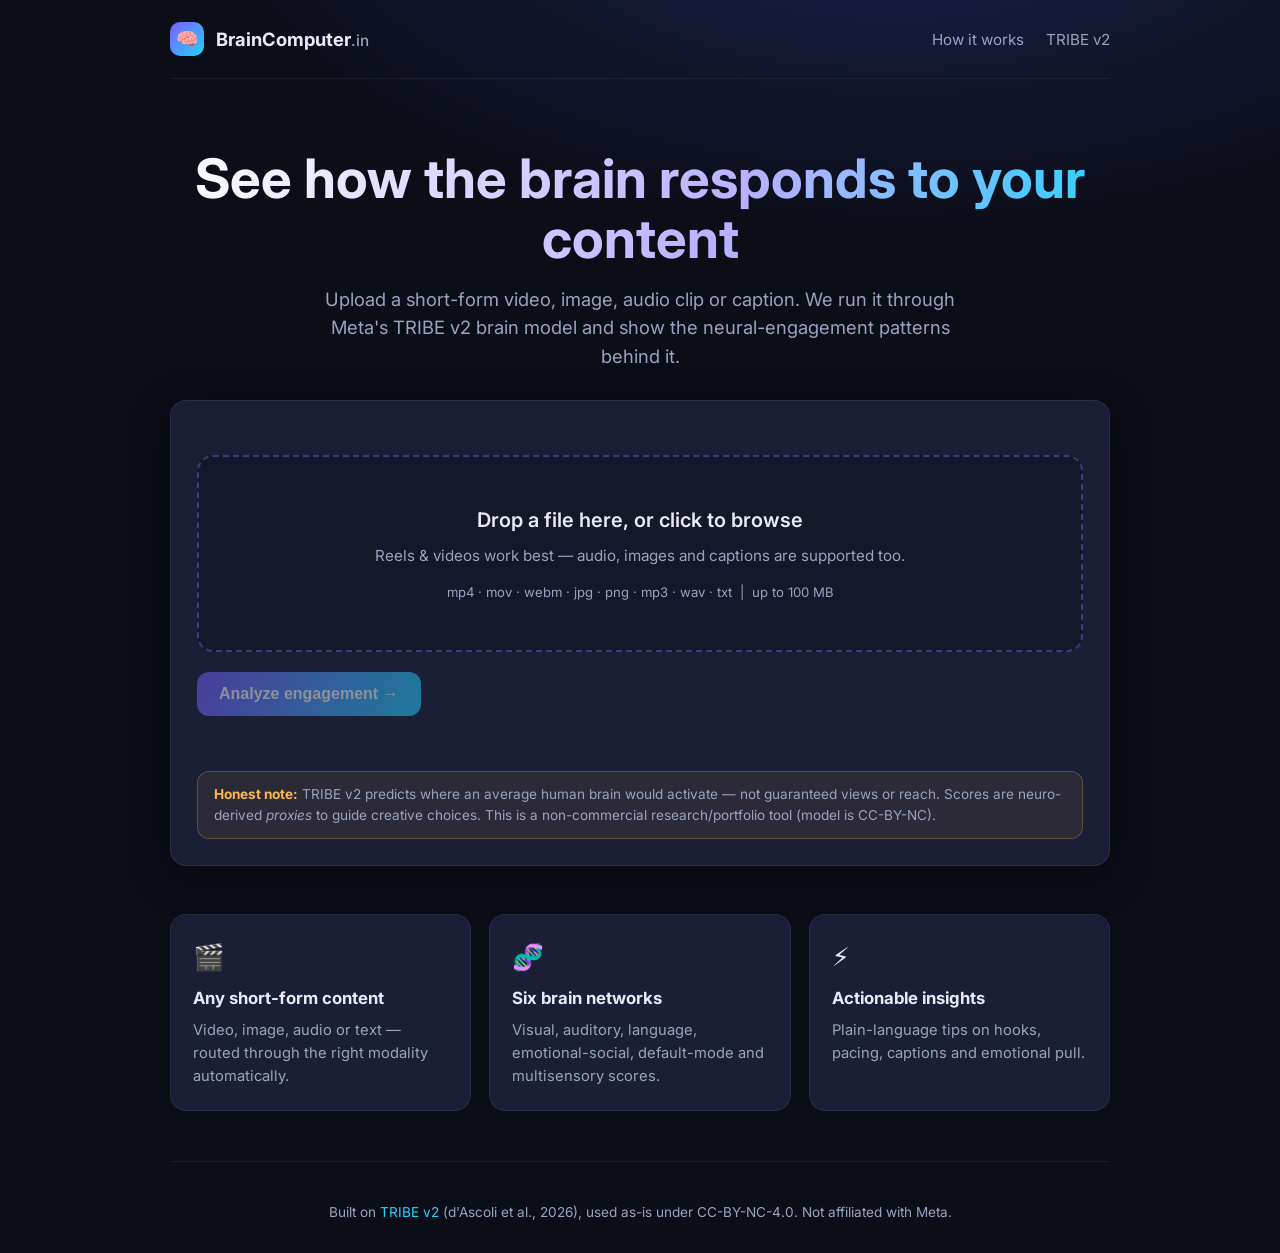
==== frontend/index.html @ 6dfe7475 "first commit" ====
<!doctype html>
<html lang="en">
<head>
  <meta charset="utf-8" />
  <meta name="viewport" content="width=device-width, initial-scale=1" />
  <title>BrainComputer — Neural engagement analysis for creators</title>
  <meta name="description" content="Upload a reel, image, audio or text and see how the human brain is predicted to respond — powered by Meta's TRIBE v2." />
  <!-- Set this at deploy to your API origin, e.g. https://api.braincomputer.in -->
  <!-- <meta name="bc-api-base" content="https://api.braincomputer.in" /> -->
  <link rel="preconnect" href="https://fonts.googleapis.com" />
  <link href="https://fonts.googleapis.com/css2?family=Inter:wght@400;500;600;700;800&display=swap" rel="stylesheet" />
  <link rel="stylesheet" href="css/styles.css" />
</head>
<body>
  <div class="container">
    <header class="site-header">
      <div class="brand">
        <span class="logo">🧠</span>
        <span>BrainComputer<small>.in</small></span>
      </div>
      <nav class="nav">
        <a href="#how">How it works</a>
        <a href="https://github.com/facebookresearch/tribev2" target="_blank" rel="noopener">TRIBE v2</a>
      </nav>
    </header>

    <section class="hero">
      <h1>See how the brain responds to your content</h1>
      <p>Upload a short-form video, image, audio clip or caption. We run it through Meta's
        TRIBE&nbsp;v2 brain model and show the neural-engagement patterns behind it.</p>
    </section>

    <section class="card">
      <div id="dropzone" class="dropzone" tabindex="0" role="button" aria-label="Upload a file">
        <div class="big">Drop a file here, or click to browse</div>
        <div class="hint">Reels & videos work best — audio, images and captions are supported too.</div>
        <div class="formats">mp4 · mov · webm · jpg · png · mp3 · wav · txt &nbsp;|&nbsp; up to 100&nbsp;MB</div>
        <input id="file" type="file"
          accept="video/*,image/*,audio/*,.txt,.md" />
      </div>

      <div id="filechip" class="filechip">
        <span class="i-ico">📎</span>
        <span class="name" id="fileName"></span>
        <span class="meta" id="fileMeta"></span>
      </div>

      <div class="row">
        <button id="analyzeBtn" class="btn" disabled>Analyze engagement →</button>
        <button id="clearBtn" class="btn secondary hidden">Clear</button>
      </div>
      <div id="error" class="error"></div>

      <div class="disclaimer">
        <strong>Honest note:</strong> TRIBE&nbsp;v2 predicts where an average human brain would
        activate — not guaranteed views or reach. Scores are neuro-derived <em>proxies</em> to guide
        creative choices. This is a non-commercial research/portfolio tool (model is CC-BY-NC).
      </div>
    </section>

    <section id="how" class="features">
      <div class="feature"><div class="ico">🎬</div><h3>Any short-form content</h3>
        <p>Video, image, audio or text — routed through the right modality automatically.</p></div>
      <div class="feature"><div class="ico">🧬</div><h3>Six brain networks</h3>
        <p>Visual, auditory, language, emotional-social, default-mode and multisensory scores.</p></div>
      <div class="feature"><div class="ico">⚡</div><h3>Actionable insights</h3>
        <p>Plain-language tips on hooks, pacing, captions and emotional pull.</p></div>
    </section>

    <footer>
      Built on <a href="https://github.com/facebookresearch/tribev2" target="_blank" rel="noopener">TRIBE&nbsp;v2</a>
      (d'Ascoli et&nbsp;al., 2026), used as-is under CC-BY-NC-4.0. Not affiliated with Meta.
    </footer>
  </div>

  <script src="js/config.js"></script>
  <script src="js/api.js"></script>
  <script src="js/app.js"></script>
</body>
</html>
---- frontend/css/styles.css ----
:root {
  --bg: #0b0d17;
  --bg-soft: #141829;
  --panel: #1a1f36;
  --panel-2: #222843;
  --text: #e8ebf5;
  --muted: #9aa3c0;
  --accent: #7c5cff;
  --accent-2: #21d4fd;
  --good: #2ecc71;
  --warn: #ffb648;
  --bad: #ff5e7e;
  --radius: 16px;
  --shadow: 0 10px 40px rgba(0, 0, 0, 0.35);
  font-synthesis: none;
}

* { box-sizing: border-box; }

body {
  margin: 0;
  font-family: "Inter", system-ui, -apple-system, Segoe UI, Roboto, sans-serif;
  background: radial-gradient(1200px 600px at 70% -10%, #1c2350 0%, transparent 60%),
    var(--bg);
  background-color: var(--bg);
  color: var(--text);
  line-height: 1.55;
}

a { color: var(--accent-2); text-decoration: none; }
a:hover { text-decoration: underline; }

.container { max-width: 980px; margin: 0 auto; padding: 0 20px; }

/* ---- header ---- */
.site-header {
  display: flex; align-items: center; justify-content: space-between;
  padding: 22px 0; border-bottom: 1px solid rgba(255,255,255,0.06);
}
.brand { display: flex; align-items: center; gap: 12px; font-weight: 700; font-size: 1.15rem; }
.brand .logo {
  width: 34px; height: 34px; border-radius: 10px;
  background: linear-gradient(135deg, var(--accent), var(--accent-2));
  display: grid; place-items: center; font-size: 18px;
}
.brand small { color: var(--muted); font-weight: 500; }
.nav a { color: var(--muted); margin-left: 18px; font-size: 0.95rem; }

/* ---- hero ---- */
.hero { text-align: center; padding: 70px 0 30px; }
.hero h1 {
  font-size: clamp(2.1rem, 5vw, 3.4rem); line-height: 1.1; margin: 0 0 16px;
  background: linear-gradient(120deg, #fff, #b9b0ff 60%, var(--accent-2));
  -webkit-background-clip: text; background-clip: text; color: transparent;
}
.hero p { color: var(--muted); font-size: 1.15rem; max-width: 640px; margin: 0 auto; }

/* ---- upload card ---- */
.card {
  background: var(--panel); border: 1px solid rgba(255,255,255,0.07);
  border-radius: var(--radius); box-shadow: var(--shadow); padding: 26px;
}
.dropzone {
  margin-top: 28px; border: 2px dashed rgba(124,92,255,0.45);
  border-radius: var(--radius); padding: 48px 24px; text-align: center;
  cursor: pointer; transition: border-color .2s, background .2s;
  background: var(--bg-soft);
}
.dropzone.drag { border-color: var(--accent-2); background: #16203a; }
.dropzone .big { font-size: 1.25rem; font-weight: 600; }
.dropzone .hint { color: var(--muted); margin-top: 8px; font-size: 0.95rem; }
.dropzone .formats { color: var(--muted); margin-top: 14px; font-size: 0.82rem; }
input[type="file"] { display: none; }

.btn {
  display: inline-flex; align-items: center; gap: 8px; cursor: pointer;
  border: none; border-radius: 12px; padding: 13px 22px; font-size: 1rem; font-weight: 600;
  color: #fff; background: linear-gradient(120deg, var(--accent), var(--accent-2));
  transition: transform .08s ease, opacity .2s;
}
.btn:hover { transform: translateY(-1px); }
.btn:disabled { opacity: .5; cursor: not-allowed; transform: none; }
.btn.secondary { background: var(--panel-2); }

.filechip {
  margin-top: 18px; display: none; align-items: center; gap: 12px;
  background: var(--panel-2); padding: 12px 16px; border-radius: 12px;
}
.filechip.show { display: flex; }
.filechip .name { font-weight: 600; }
.filechip .meta { color: var(--muted); font-size: .85rem; }

.row { display: flex; gap: 12px; align-items: center; margin-top: 20px; flex-wrap: wrap; }
.error { color: var(--bad); margin-top: 14px; min-height: 1.2em; }

/* ---- disclaimer ---- */
.disclaimer {
  margin-top: 22px; font-size: 0.85rem; color: var(--muted);
  background: rgba(255,182,72,0.08); border: 1px solid rgba(255,182,72,0.25);
  border-radius: 12px; padding: 12px 16px;
}
.disclaimer strong { color: var(--warn); }

/* ---- features ---- */
.features { display: grid; grid-template-columns: repeat(auto-fit, minmax(220px, 1fr)); gap: 18px; margin: 48px 0; }
.feature { background: var(--panel); border: 1px solid rgba(255,255,255,0.06); border-radius: var(--radius); padding: 22px; }
.feature h3 { margin: 8px 0; font-size: 1.05rem; }
.feature p { color: var(--muted); font-size: 0.92rem; margin: 0; }
.feature .ico { font-size: 1.6rem; }

/* ---- loading ---- */
.loading { text-align: center; padding: 80px 0; }
.spinner {
  width: 54px; height: 54px; margin: 0 auto 22px; border-radius: 50%;
  border: 4px solid rgba(124,92,255,0.2); border-top-color: var(--accent);
  animation: spin 0.9s linear infinite;
}
@keyframes spin { to { transform: rotate(360deg); } }
.loading .status { color: var(--muted); }

/* ---- results ---- */
.results-head { display: flex; align-items: center; justify-content: space-between; gap: 20px; margin: 30px 0; flex-wrap: wrap; }
.index-badge {
  display: flex; align-items: center; gap: 18px;
  background: var(--panel); border: 1px solid rgba(255,255,255,0.07);
  border-radius: var(--radius); padding: 20px 26px; box-shadow: var(--shadow);
}
.index-ring { position: relative; width: 110px; height: 110px; }
.index-ring .val { position: absolute; inset: 0; display: grid; place-items: center; font-size: 1.8rem; font-weight: 800; }
.index-ring .lbl { display:block; font-size: .62rem; color: var(--muted); font-weight: 600; letter-spacing: .04em; }

.grid-2 { display: grid; grid-template-columns: 1fr 1fr; gap: 20px; }
@media (max-width: 760px) { .grid-2 { grid-template-columns: 1fr; } }

.panel-title { font-size: 1.05rem; font-weight: 700; margin: 0 0 14px; }
.chart-card { background: var(--panel); border: 1px solid rgba(255,255,255,0.07); border-radius: var(--radius); padding: 22px; box-shadow: var(--shadow); }

.insights { margin-top: 22px; display: grid; gap: 12px; }
.insight {
  display: flex; gap: 14px; padding: 16px 18px; border-radius: 14px;
  background: var(--panel); border-left: 4px solid var(--muted);
}
.insight.positive { border-left-color: var(--good); }
.insight.tip { border-left-color: var(--accent-2); }
.insight.warning { border-left-color: var(--warn); }
.insight .i-ico { font-size: 1.3rem; }
.insight h4 { margin: 0 0 4px; font-size: 1rem; }
.insight p { margin: 0; color: var(--muted); font-size: 0.92rem; }

.exp-pill {
  display: inline-block; font-size: .72rem; font-weight: 700; letter-spacing: .04em;
  color: var(--warn); background: rgba(255,182,72,0.12); border: 1px solid rgba(255,182,72,0.3);
  border-radius: 999px; padding: 3px 10px; margin-left: 10px; vertical-align: middle;
}

footer { color: var(--muted); font-size: 0.85rem; text-align: center; padding: 40px 0 30px; border-top: 1px solid rgba(255,255,255,0.06); margin-top: 50px; }
.hidden { display: none !important; }
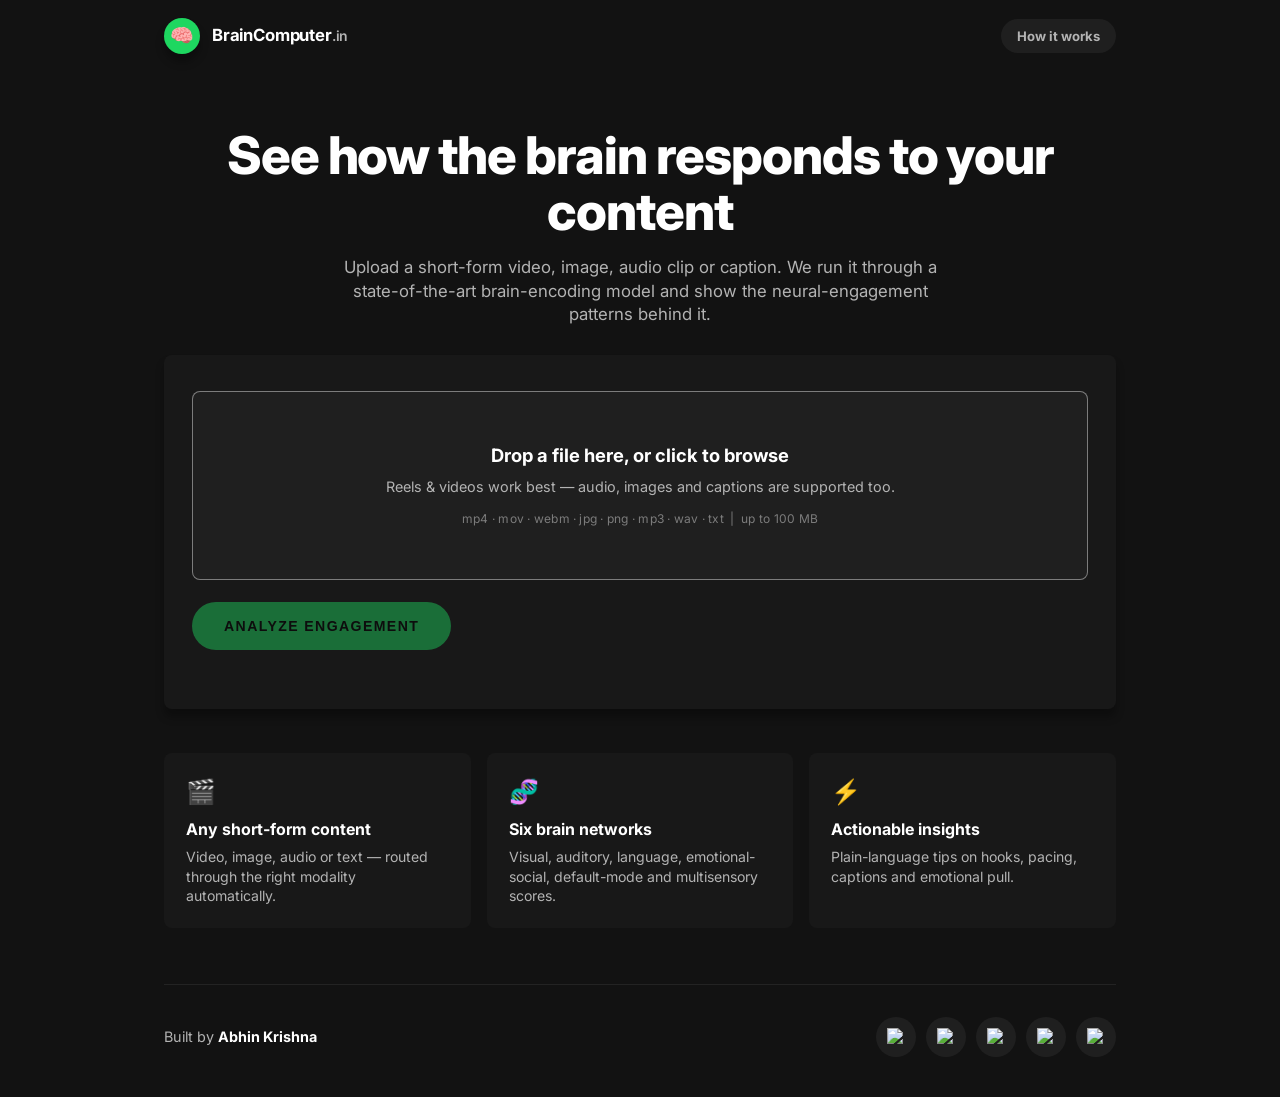
==== commit b0be01db: "frontend redesign" ====
--- a/frontend/index.html
+++ b/frontend/index.html
@@ -4,7 +4,7 @@
   <meta charset="utf-8" />
   <meta name="viewport" content="width=device-width, initial-scale=1" />
   <title>BrainComputer — Neural engagement analysis for creators</title>
-  <meta name="description" content="Upload a reel, image, audio or text and see how the human brain is predicted to respond — powered by Meta's TRIBE v2." />
+  <meta name="description" content="Upload a reel, image, audio clip or caption and see how the human brain is predicted to respond — turn neural engagement into better content." />
   <!-- Set this at deploy to your API origin, e.g. https://api.braincomputer.in -->
   <!-- <meta name="bc-api-base" content="https://api.braincomputer.in" /> -->
   <link rel="preconnect" href="https://fonts.googleapis.com" />
@@ -20,23 +20,21 @@
       </div>
       <nav class="nav">
         <a href="#how">How it works</a>
-        <a href="https://github.com/facebookresearch/tribev2" target="_blank" rel="noopener">TRIBE v2</a>
       </nav>
     </header>
 
     <section class="hero">
       <h1>See how the brain responds to your content</h1>
-      <p>Upload a short-form video, image, audio clip or caption. We run it through Meta's
-        TRIBE&nbsp;v2 brain model and show the neural-engagement patterns behind it.</p>
+      <p>Upload a short-form video, image, audio clip or caption. We run it through a
+        state-of-the-art brain-encoding model and show the neural-engagement patterns behind it.</p>
     </section>
 
     <section class="card">
       <div id="dropzone" class="dropzone" tabindex="0" role="button" aria-label="Upload a file">
         <div class="big">Drop a file here, or click to browse</div>
-        <div class="hint">Reels & videos work best — audio, images and captions are supported too.</div>
+        <div class="hint">Reels &amp; videos work best — audio, images and captions are supported too.</div>
         <div class="formats">mp4 · mov · webm · jpg · png · mp3 · wav · txt &nbsp;|&nbsp; up to 100&nbsp;MB</div>
-        <input id="file" type="file"
-          accept="video/*,image/*,audio/*,.txt,.md" />
+        <input id="file" type="file" accept="video/*,image/*,audio/*,.txt,.md" />
       </div>
 
       <div id="filechip" class="filechip">
@@ -46,16 +44,10 @@
       </div>
 
       <div class="row">
-        <button id="analyzeBtn" class="btn" disabled>Analyze engagement →</button>
+        <button id="analyzeBtn" class="btn" disabled>Analyze engagement</button>
         <button id="clearBtn" class="btn secondary hidden">Clear</button>
       </div>
       <div id="error" class="error"></div>
-
-      <div class="disclaimer">
-        <strong>Honest note:</strong> TRIBE&nbsp;v2 predicts where an average human brain would
-        activate — not guaranteed views or reach. Scores are neuro-derived <em>proxies</em> to guide
-        creative choices. This is a non-commercial research/portfolio tool (model is CC-BY-NC).
-      </div>
     </section>
 
     <section id="how" class="features">
@@ -67,9 +59,15 @@
         <p>Plain-language tips on hooks, pacing, captions and emotional pull.</p></div>
     </section>
 
-    <footer>
-      Built on <a href="https://github.com/facebookresearch/tribev2" target="_blank" rel="noopener">TRIBE&nbsp;v2</a>
-      (d'Ascoli et&nbsp;al., 2026), used as-is under CC-BY-NC-4.0. Not affiliated with Meta.
+    <footer class="site-footer">
+      <div class="by">Built by <a href="https://abhinkrishna.com" target="_blank" rel="noopener">Abhin Krishna</a></div>
+      <div class="socials">
+        <a href="https://github.com/dearabhin" target="_blank" rel="noopener" aria-label="GitHub"><img src="https://cdn.simpleicons.org/github/b3b3b3" alt="GitHub" loading="lazy" /></a>
+        <a href="https://linkedin.com/in/abhin-krishna" target="_blank" rel="noopener" aria-label="LinkedIn"><img src="https://cdn.simpleicons.org/linkedin/b3b3b3" alt="LinkedIn" loading="lazy" /></a>
+        <a href="https://instagram.com/dearabhin" target="_blank" rel="noopener" aria-label="Instagram"><img src="https://cdn.simpleicons.org/instagram/b3b3b3" alt="Instagram" loading="lazy" /></a>
+        <a href="https://youtube.com/@dearabhin" target="_blank" rel="noopener" aria-label="YouTube"><img src="https://cdn.simpleicons.org/youtube/b3b3b3" alt="YouTube" loading="lazy" /></a>
+        <a href="https://blog.abhinkrishna.com" target="_blank" rel="noopener" aria-label="Blog"><img src="https://cdn.simpleicons.org/rss/b3b3b3" alt="Blog" loading="lazy" /></a>
+      </div>
     </footer>
   </div>
 
--- a/frontend/css/styles.css
+++ b/frontend/css/styles.css
@@ -1,157 +1,224 @@
+/* BrainComputer — Spotify-inspired dark theme.
+   Near-black surfaces, single functional green accent, pill buttons, heavy shadows,
+   compact type. Fully responsive (mobile-first friendly). See design.md. */
+
 :root {
-  --bg: #0b0d17;
-  --bg-soft: #141829;
-  --panel: #1a1f36;
-  --panel-2: #222843;
-  --text: #e8ebf5;
-  --muted: #9aa3c0;
-  --accent: #7c5cff;
-  --accent-2: #21d4fd;
-  --good: #2ecc71;
-  --warn: #ffb648;
-  --bad: #ff5e7e;
-  --radius: 16px;
-  --shadow: 0 10px 40px rgba(0, 0, 0, 0.35);
-  font-synthesis: none;
+  /* Surfaces (depth through shade) */
+  --bg: #121212;
+  --surface: #181818;
+  --surface-2: #1f1f1f;
+  --card: #181818;
+  --card-hover: #282828;
+
+  /* Brand + semantic */
+  --green: #1ed760;
+  --green-press: #1db954;
+  --red: #f3727f;
+  --orange: #ffa42b;
+  --blue: #539df5;
+
+  /* Text */
+  --text: #ffffff;
+  --muted: #b3b3b3;
+  --near-white: #cbcbcb;
+
+  /* Lines */
+  --border: #4d4d4d;
+  --light-border: #7c7c7c;
+
+  /* Shadows */
+  --shadow-card: rgba(0, 0, 0, 0.3) 0 8px 8px;
+  --shadow-heavy: rgba(0, 0, 0, 0.5) 0 8px 24px;
+
+  /* Radii */
+  --r-card: 8px;
+  --r-input: 8px;
+  --pill: 9999px;
 }
 
 * { box-sizing: border-box; }
+
+html { -webkit-text-size-adjust: 100%; }
 
 body {
   margin: 0;
-  font-family: "Inter", system-ui, -apple-system, Segoe UI, Roboto, sans-serif;
-  background: radial-gradient(1200px 600px at 70% -10%, #1c2350 0%, transparent 60%),
-    var(--bg);
-  background-color: var(--bg);
+  background: var(--bg);
   color: var(--text);
-  line-height: 1.55;
-}
-
-a { color: var(--accent-2); text-decoration: none; }
-a:hover { text-decoration: underline; }
-
-.container { max-width: 980px; margin: 0 auto; padding: 0 20px; }
-
-/* ---- header ---- */
+  font-family: "Inter", "Helvetica Neue", Helvetica, Arial, sans-serif;
+  font-size: 16px;
+  line-height: 1.4;
+  -webkit-font-smoothing: antialiased;
+}
+
+a { color: var(--near-white); text-decoration: none; }
+a:hover { color: var(--text); }
+
+.container { max-width: 1000px; margin: 0 auto; padding: 0 24px; }
+.hidden { display: none !important; }
+
+/* ---------- header ---------- */
 .site-header {
   display: flex; align-items: center; justify-content: space-between;
-  padding: 22px 0; border-bottom: 1px solid rgba(255,255,255,0.06);
-}
-.brand { display: flex; align-items: center; gap: 12px; font-weight: 700; font-size: 1.15rem; }
+  gap: 16px; padding: 18px 0;
+}
+.brand { display: flex; align-items: center; gap: 12px; font-weight: 700; font-size: 1.05rem; letter-spacing: -0.01em; }
 .brand .logo {
-  width: 34px; height: 34px; border-radius: 10px;
-  background: linear-gradient(135deg, var(--accent), var(--accent-2));
-  display: grid; place-items: center; font-size: 18px;
-}
-.brand small { color: var(--muted); font-weight: 500; }
-.nav a { color: var(--muted); margin-left: 18px; font-size: 0.95rem; }
-
-/* ---- hero ---- */
-.hero { text-align: center; padding: 70px 0 30px; }
+  width: 36px; height: 36px; border-radius: 50%;
+  background: var(--green); color: #000;
+  display: grid; place-items: center; font-size: 19px;
+  box-shadow: var(--shadow-card);
+}
+.brand small { color: var(--muted); font-weight: 600; }
+.nav { display: flex; align-items: center; gap: 6px; }
+.nav a {
+  color: var(--muted); font-size: 0.82rem; font-weight: 700;
+  padding: 8px 16px; border-radius: var(--pill); background: var(--surface-2);
+  white-space: nowrap;
+}
+.nav a:hover { color: var(--text); background: var(--card-hover); }
+
+/* ---------- hero ---------- */
+.hero { text-align: center; padding: 56px 0 28px; }
 .hero h1 {
-  font-size: clamp(2.1rem, 5vw, 3.4rem); line-height: 1.1; margin: 0 0 16px;
-  background: linear-gradient(120deg, #fff, #b9b0ff 60%, var(--accent-2));
-  -webkit-background-clip: text; background-clip: text; color: transparent;
-}
-.hero p { color: var(--muted); font-size: 1.15rem; max-width: 640px; margin: 0 auto; }
-
-/* ---- upload card ---- */
+  font-size: clamp(2rem, 6.5vw, 3.25rem); line-height: 1.08; margin: 0 0 16px;
+  font-weight: 800; letter-spacing: -0.02em;
+}
+.hero p { color: var(--muted); font-size: 1.05rem; max-width: 600px; margin: 0 auto; }
+
+/* ---------- cards ---------- */
 .card {
-  background: var(--panel); border: 1px solid rgba(255,255,255,0.07);
-  border-radius: var(--radius); box-shadow: var(--shadow); padding: 26px;
-}
+  background: var(--surface); border-radius: var(--r-card);
+  box-shadow: var(--shadow-card); padding: 28px;
+}
+
+/* ---------- dropzone ---------- */
 .dropzone {
-  margin-top: 28px; border: 2px dashed rgba(124,92,255,0.45);
-  border-radius: var(--radius); padding: 48px 24px; text-align: center;
-  cursor: pointer; transition: border-color .2s, background .2s;
-  background: var(--bg-soft);
-}
-.dropzone.drag { border-color: var(--accent-2); background: #16203a; }
-.dropzone .big { font-size: 1.25rem; font-weight: 600; }
-.dropzone .hint { color: var(--muted); margin-top: 8px; font-size: 0.95rem; }
-.dropzone .formats { color: var(--muted); margin-top: 14px; font-size: 0.82rem; }
+  margin-top: 8px; background: var(--surface-2);
+  border-radius: var(--r-input); padding: 52px 24px; text-align: center;
+  cursor: pointer; transition: background .15s ease, box-shadow .15s ease;
+  box-shadow: rgb(124, 124, 124) 0 0 0 1px inset;
+}
+.dropzone:hover, .dropzone:focus-visible { background: #232323; outline: none; box-shadow: var(--green) 0 0 0 1px inset; }
+.dropzone.drag { background: #232323; box-shadow: var(--green) 0 0 0 2px inset; }
+.dropzone .big { font-size: 1.15rem; font-weight: 700; }
+.dropzone .hint { color: var(--muted); margin-top: 8px; font-size: 0.9rem; }
+.dropzone .formats { color: var(--light-border); margin-top: 14px; font-size: 0.75rem; letter-spacing: 0.02em; }
 input[type="file"] { display: none; }
 
+.filechip {
+  margin-top: 16px; display: none; align-items: center; gap: 12px;
+  background: var(--surface-2); padding: 12px 16px; border-radius: var(--r-input);
+}
+.filechip.show { display: flex; }
+.filechip .name { font-weight: 700; word-break: break-all; }
+.filechip .meta { color: var(--muted); font-size: 0.8rem; margin-left: auto; white-space: nowrap; }
+
+/* ---------- buttons (pills) ---------- */
+.row { display: flex; gap: 12px; align-items: center; margin-top: 22px; flex-wrap: wrap; }
 .btn {
-  display: inline-flex; align-items: center; gap: 8px; cursor: pointer;
-  border: none; border-radius: 12px; padding: 13px 22px; font-size: 1rem; font-weight: 600;
-  color: #fff; background: linear-gradient(120deg, var(--accent), var(--accent-2));
-  transition: transform .08s ease, opacity .2s;
-}
-.btn:hover { transform: translateY(-1px); }
-.btn:disabled { opacity: .5; cursor: not-allowed; transform: none; }
-.btn.secondary { background: var(--panel-2); }
-
-.filechip {
-  margin-top: 18px; display: none; align-items: center; gap: 12px;
-  background: var(--panel-2); padding: 12px 16px; border-radius: 12px;
-}
-.filechip.show { display: flex; }
-.filechip .name { font-weight: 600; }
-.filechip .meta { color: var(--muted); font-size: .85rem; }
-
-.row { display: flex; gap: 12px; align-items: center; margin-top: 20px; flex-wrap: wrap; }
-.error { color: var(--bad); margin-top: 14px; min-height: 1.2em; }
-
-/* ---- disclaimer ---- */
-.disclaimer {
-  margin-top: 22px; font-size: 0.85rem; color: var(--muted);
-  background: rgba(255,182,72,0.08); border: 1px solid rgba(255,182,72,0.25);
-  border-radius: 12px; padding: 12px 16px;
-}
-.disclaimer strong { color: var(--warn); }
-
-/* ---- features ---- */
-.features { display: grid; grid-template-columns: repeat(auto-fit, minmax(220px, 1fr)); gap: 18px; margin: 48px 0; }
-.feature { background: var(--panel); border: 1px solid rgba(255,255,255,0.06); border-radius: var(--radius); padding: 22px; }
-.feature h3 { margin: 8px 0; font-size: 1.05rem; }
-.feature p { color: var(--muted); font-size: 0.92rem; margin: 0; }
-.feature .ico { font-size: 1.6rem; }
-
-/* ---- loading ---- */
-.loading { text-align: center; padding: 80px 0; }
+  display: inline-flex; align-items: center; justify-content: center; gap: 8px;
+  min-height: 48px; padding: 0 32px; cursor: pointer; border: none;
+  border-radius: var(--pill); font-size: 0.88rem; font-weight: 700;
+  text-transform: uppercase; letter-spacing: 1.4px;
+  background: var(--green); color: #000; transition: transform .06s ease, background .15s ease, opacity .15s ease;
+}
+.btn:hover { transform: scale(1.03); background: #1fdf64; }
+.btn:active { transform: scale(0.99); background: var(--green-press); }
+.btn:disabled { opacity: .45; cursor: not-allowed; transform: none; }
+.btn.secondary { background: var(--surface-2); color: var(--text); }
+.btn.secondary:hover { background: var(--card-hover); }
+
+.error { color: var(--red); margin-top: 14px; min-height: 1.2em; font-size: 0.9rem; }
+
+/* ---------- features ---------- */
+.features { display: grid; grid-template-columns: repeat(auto-fit, minmax(220px, 1fr)); gap: 16px; margin: 44px 0; }
+.feature { background: var(--surface); border-radius: var(--r-card); padding: 22px; transition: background .15s ease; }
+.feature:hover { background: var(--card-hover); }
+.feature .ico { font-size: 1.5rem; }
+.feature h3 { margin: 10px 0 6px; font-size: 1rem; font-weight: 700; }
+.feature p { color: var(--muted); font-size: 0.88rem; margin: 0; }
+
+/* ---------- loading ---------- */
+.loading { text-align: center; padding: 88px 0; }
 .spinner {
-  width: 54px; height: 54px; margin: 0 auto 22px; border-radius: 50%;
-  border: 4px solid rgba(124,92,255,0.2); border-top-color: var(--accent);
-  animation: spin 0.9s linear infinite;
+  width: 48px; height: 48px; margin: 0 auto 22px; border-radius: 50%;
+  border: 4px solid rgba(255, 255, 255, 0.12); border-top-color: var(--green);
+  animation: spin .8s linear infinite;
 }
 @keyframes spin { to { transform: rotate(360deg); } }
 .loading .status { color: var(--muted); }
 
-/* ---- results ---- */
-.results-head { display: flex; align-items: center; justify-content: space-between; gap: 20px; margin: 30px 0; flex-wrap: wrap; }
+/* ---------- results ---------- */
+.results-head { display: flex; align-items: center; justify-content: space-between; gap: 20px; margin: 28px 0; flex-wrap: wrap; }
+.results-head h1 { font-size: clamp(1.5rem, 4vw, 2rem); font-weight: 800; letter-spacing: -0.01em; }
 .index-badge {
   display: flex; align-items: center; gap: 18px;
-  background: var(--panel); border: 1px solid rgba(255,255,255,0.07);
-  border-radius: var(--radius); padding: 20px 26px; box-shadow: var(--shadow);
+  background: var(--surface); border-radius: var(--r-card); padding: 18px 24px; box-shadow: var(--shadow-card);
 }
 .index-ring { position: relative; width: 110px; height: 110px; }
-.index-ring .val { position: absolute; inset: 0; display: grid; place-items: center; font-size: 1.8rem; font-weight: 800; }
-.index-ring .lbl { display:block; font-size: .62rem; color: var(--muted); font-weight: 600; letter-spacing: .04em; }
-
-.grid-2 { display: grid; grid-template-columns: 1fr 1fr; gap: 20px; }
-@media (max-width: 760px) { .grid-2 { grid-template-columns: 1fr; } }
-
-.panel-title { font-size: 1.05rem; font-weight: 700; margin: 0 0 14px; }
-.chart-card { background: var(--panel); border: 1px solid rgba(255,255,255,0.07); border-radius: var(--radius); padding: 22px; box-shadow: var(--shadow); }
-
-.insights { margin-top: 22px; display: grid; gap: 12px; }
+.index-ring .val { position: absolute; inset: 0; display: grid; place-items: center; font-size: 1.9rem; font-weight: 800; }
+.index-ring .lbl { display: block; font-size: 0.58rem; color: var(--muted); font-weight: 700; letter-spacing: 0.08em; text-transform: uppercase; }
+
+.grid-2 { display: grid; grid-template-columns: 1fr 1fr; gap: 16px; }
+.chart-card { background: var(--surface); border-radius: var(--r-card); padding: 22px; box-shadow: var(--shadow-card); }
+.panel-title { font-size: 0.95rem; font-weight: 700; margin: 0 0 16px; }
+
+.insights { margin-top: 20px; display: grid; gap: 10px; }
 .insight {
-  display: flex; gap: 14px; padding: 16px 18px; border-radius: 14px;
-  background: var(--panel); border-left: 4px solid var(--muted);
-}
-.insight.positive { border-left-color: var(--good); }
-.insight.tip { border-left-color: var(--accent-2); }
-.insight.warning { border-left-color: var(--warn); }
-.insight .i-ico { font-size: 1.3rem; }
-.insight h4 { margin: 0 0 4px; font-size: 1rem; }
-.insight p { margin: 0; color: var(--muted); font-size: 0.92rem; }
+  display: flex; gap: 14px; padding: 16px 18px; border-radius: var(--r-card);
+  background: var(--surface); border-left: 4px solid var(--muted);
+}
+.insight.positive { border-left-color: var(--green); }
+.insight.tip { border-left-color: var(--blue); }
+.insight.warning { border-left-color: var(--orange); }
+.insight .i-ico { font-size: 1.25rem; line-height: 1.4; }
+.insight h4 { margin: 0 0 4px; font-size: 0.95rem; font-weight: 700; }
+.insight p { margin: 0; color: var(--muted); font-size: 0.88rem; }
 
 .exp-pill {
-  display: inline-block; font-size: .72rem; font-weight: 700; letter-spacing: .04em;
-  color: var(--warn); background: rgba(255,182,72,0.12); border: 1px solid rgba(255,182,72,0.3);
-  border-radius: 999px; padding: 3px 10px; margin-left: 10px; vertical-align: middle;
-}
-
-footer { color: var(--muted); font-size: 0.85rem; text-align: center; padding: 40px 0 30px; border-top: 1px solid rgba(255,255,255,0.06); margin-top: 50px; }
-.hidden { display: none !important; }
+  display: inline-block; font-size: 0.62rem; font-weight: 700; letter-spacing: 0.04em;
+  text-transform: capitalize; color: var(--orange);
+  background: rgba(255, 164, 43, 0.12); border-radius: var(--pill);
+  padding: 3px 10px; margin-left: 8px; vertical-align: middle;
+}
+
+.note {
+  margin-top: 20px; font-size: 0.82rem; color: var(--muted);
+  background: var(--surface); border-radius: var(--r-card); padding: 14px 18px;
+}
+
+/* ---------- footer ---------- */
+.site-footer {
+  margin-top: 56px; padding: 32px 0 40px; border-top: 1px solid rgba(255, 255, 255, 0.07);
+  display: flex; align-items: center; justify-content: space-between; gap: 18px; flex-wrap: wrap;
+}
+.site-footer .by { font-size: 0.9rem; color: var(--muted); }
+.site-footer .by a { color: var(--text); font-weight: 700; }
+.site-footer .by a:hover { color: var(--green); }
+.socials { display: flex; align-items: center; gap: 10px; }
+.socials a {
+  width: 40px; height: 40px; border-radius: 50%; background: var(--surface-2);
+  display: grid; place-items: center; transition: background .15s ease, transform .06s ease;
+}
+.socials a:hover { background: var(--card-hover); transform: translateY(-1px); }
+.socials img { width: 18px; height: 18px; display: block; }
+
+/* ---------- responsive ---------- */
+@media (max-width: 760px) {
+  .grid-2 { grid-template-columns: 1fr; }
+}
+@media (max-width: 640px) {
+  .container { padding: 0 16px; }
+  .site-header { padding: 14px 0; }
+  .brand { font-size: 0.98rem; }
+  .nav a { padding: 7px 13px; font-size: 0.78rem; }
+  .hero { padding: 40px 0 20px; }
+  .card { padding: 20px; }
+  .dropzone { padding: 40px 18px; }
+  .row { flex-direction: column; align-items: stretch; }
+  .btn { width: 100%; }
+  .results-head { gap: 16px; }
+  .index-badge { width: 100%; justify-content: center; }
+  .filechip .meta { margin-left: 0; width: 100%; }
+  .site-footer { flex-direction: column; align-items: flex-start; gap: 16px; }
+}
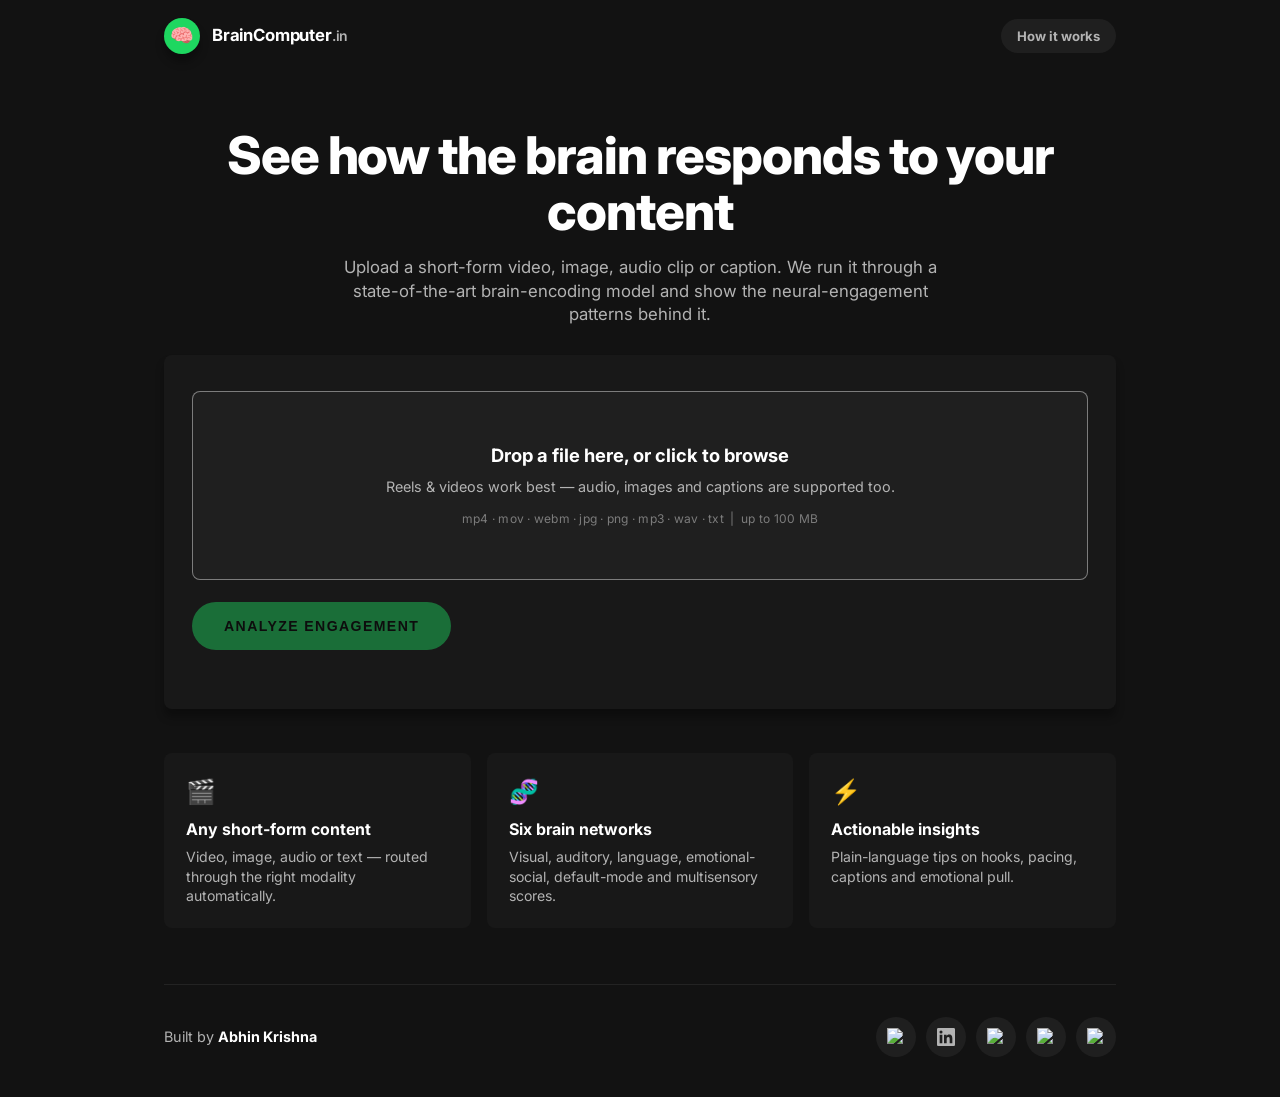
==== commit 24ac20c3: "brain plot update" ====
--- a/frontend/index.html
+++ b/frontend/index.html
@@ -63,7 +63,7 @@
       <div class="by">Built by <a href="https://abhinkrishna.com" target="_blank" rel="noopener">Abhin Krishna</a></div>
       <div class="socials">
         <a href="https://github.com/dearabhin" target="_blank" rel="noopener" aria-label="GitHub"><img src="https://cdn.simpleicons.org/github/b3b3b3" alt="GitHub" loading="lazy" /></a>
-        <a href="https://linkedin.com/in/abhin-krishna" target="_blank" rel="noopener" aria-label="LinkedIn"><img src="https://cdn.simpleicons.org/linkedin/b3b3b3" alt="LinkedIn" loading="lazy" /></a>
+        <a href="https://linkedin.com/in/abhin-krishna" target="_blank" rel="noopener" aria-label="LinkedIn"><svg viewBox="0 0 24 24" fill="#b3b3b3" aria-hidden="true"><path d="M20.447 20.452h-3.554v-5.569c0-1.328-.027-3.037-1.852-3.037-1.853 0-2.136 1.445-2.136 2.939v5.667H9.351V9h3.414v1.561h.046c.477-.9 1.637-1.85 3.37-1.85 3.601 0 4.267 2.37 4.267 5.455v6.286zM5.337 7.433a2.062 2.062 0 0 1-2.063-2.065 2.064 2.064 0 1 1 2.063 2.065zm1.782 13.019H3.555V9h3.564v11.452zM22.225 0H1.771C.792 0 0 .774 0 1.729v20.542C0 23.227.792 24 1.771 24h20.451C23.2 24 24 23.227 24 22.271V1.729C24 .774 23.2 0 22.225 0z"/></svg></a>
         <a href="https://instagram.com/dearabhin" target="_blank" rel="noopener" aria-label="Instagram"><img src="https://cdn.simpleicons.org/instagram/b3b3b3" alt="Instagram" loading="lazy" /></a>
         <a href="https://youtube.com/@dearabhin" target="_blank" rel="noopener" aria-label="YouTube"><img src="https://cdn.simpleicons.org/youtube/b3b3b3" alt="YouTube" loading="lazy" /></a>
         <a href="https://blog.abhinkrishna.com" target="_blank" rel="noopener" aria-label="Blog"><img src="https://cdn.simpleicons.org/rss/b3b3b3" alt="Blog" loading="lazy" /></a>
--- a/frontend/css/styles.css
+++ b/frontend/css/styles.css
@@ -162,6 +162,19 @@
 .grid-2 { display: grid; grid-template-columns: 1fr 1fr; gap: 16px; }
 .chart-card { background: var(--surface); border-radius: var(--r-card); padding: 22px; box-shadow: var(--shadow-card); }
 .panel-title { font-size: 0.95rem; font-weight: 700; margin: 0 0 16px; }
+.panel-sub { margin: -8px 0 16px; font-size: 0.82rem; color: var(--muted); }
+
+/* Brain-network activation maps */
+#brainMapsCard { margin-top: 16px; }
+.brain-grid {
+  display: grid; gap: 14px;
+  grid-template-columns: repeat(auto-fill, minmax(160px, 1fr));
+}
+.brain-cell { margin: 0; background: var(--surface-2); border-radius: var(--r-input); padding: 8px; }
+.brain-cell img { width: 100%; height: auto; display: block; border-radius: 6px; }
+.brain-cell figcaption {
+  margin-top: 6px; text-align: center; font-size: 0.78rem; font-weight: 600; color: var(--text);
+}
 
 .insights { margin-top: 20px; display: grid; gap: 10px; }
 .insight {
@@ -201,7 +214,7 @@
   display: grid; place-items: center; transition: background .15s ease, transform .06s ease;
 }
 .socials a:hover { background: var(--card-hover); transform: translateY(-1px); }
-.socials img { width: 18px; height: 18px; display: block; }
+.socials img, .socials svg { width: 18px; height: 18px; display: block; }
 
 /* ---------- responsive ---------- */
 @media (max-width: 760px) {
